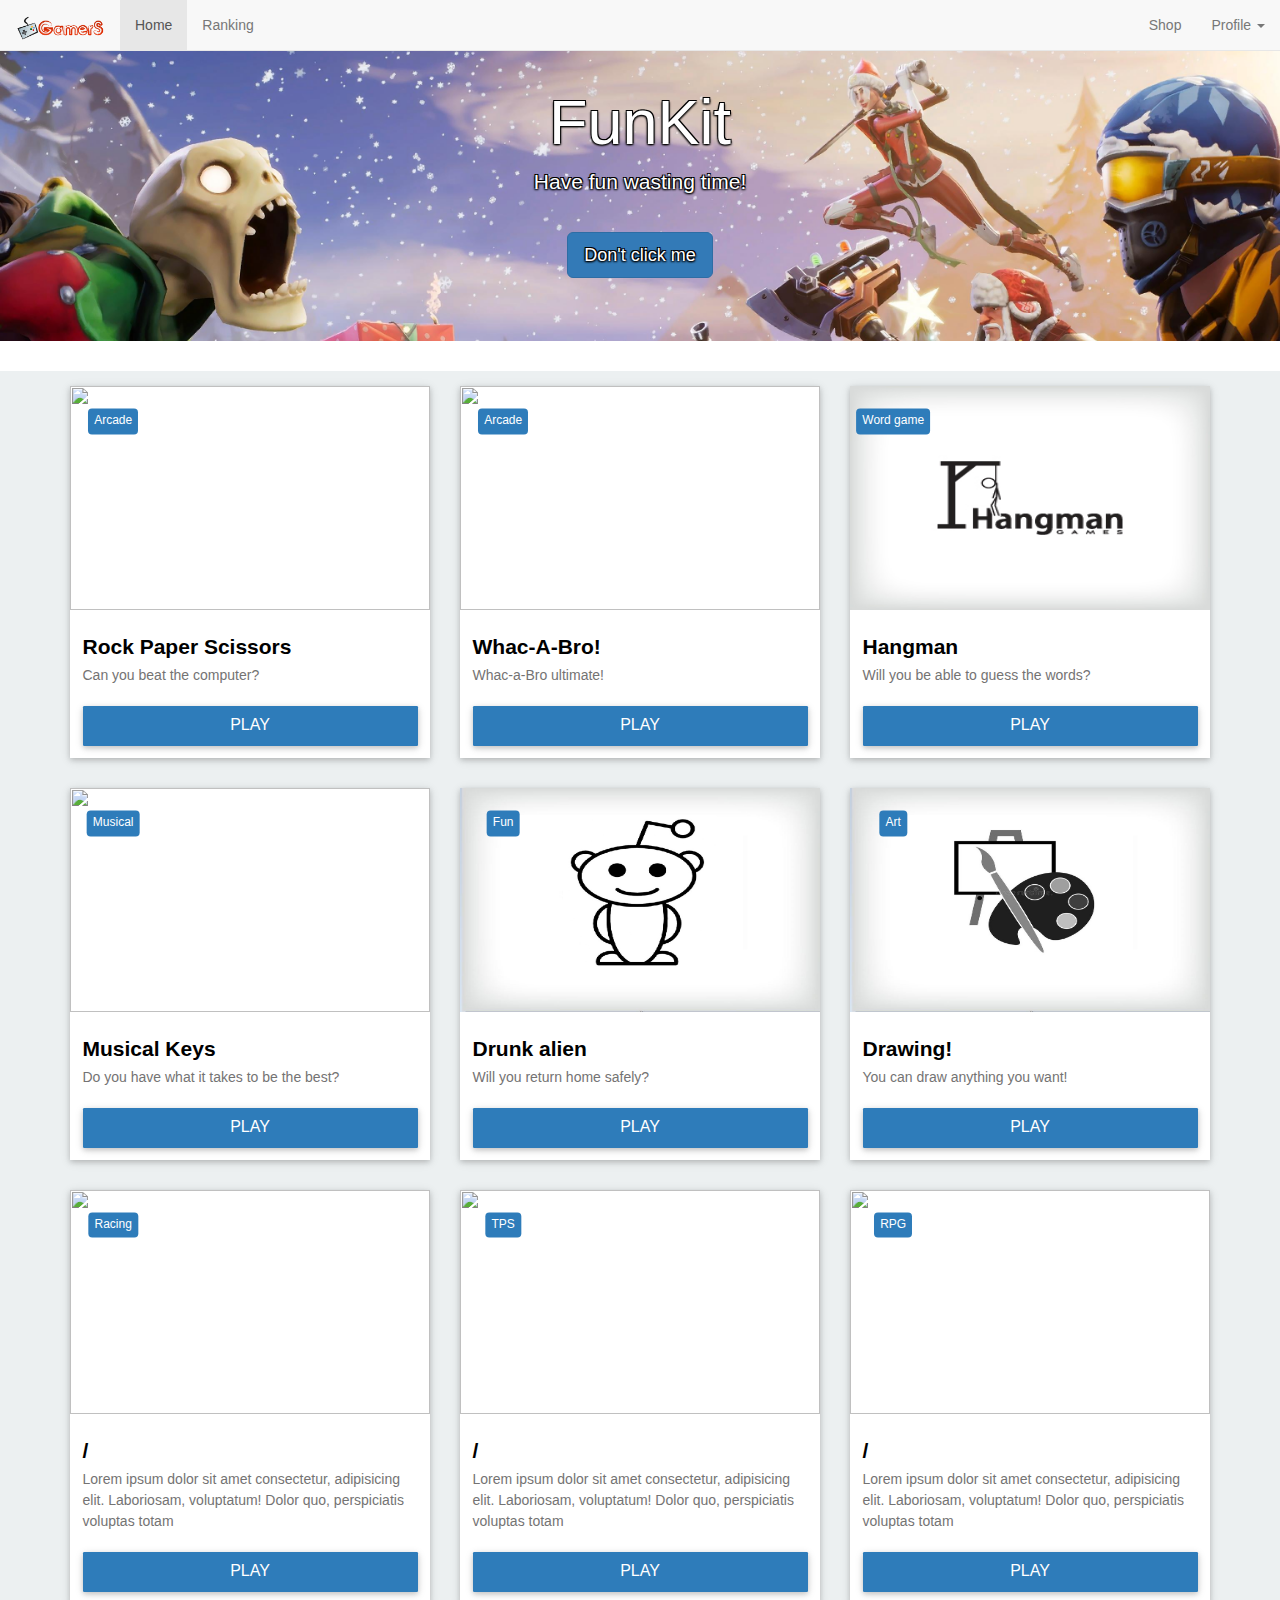
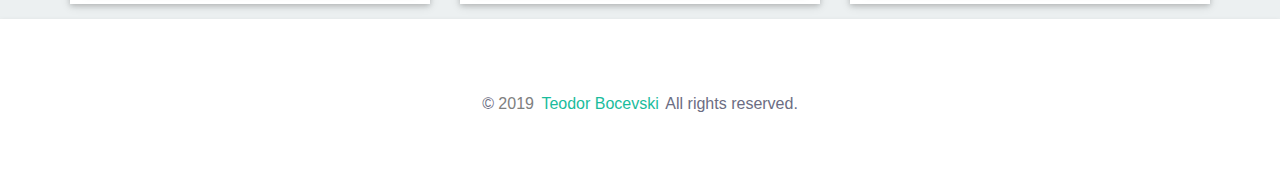
==== index.html @ f1035452 "ft-end" ====
<!DOCTYPE html>
<html>
<head>
	<title></title><!-- Latest compiled and minified CSS -->
	<meta name="viewport" content="width=device-width, initial-scale=1, maximum-scale=1" />
	
	 <!-- Play random game script -->
	<script src="https://code.jquery.com/jquery-3.4.0.min.js">  
	</script>

	<!-- Optional theme --> 
	<link href="https://maxcdn.bootstrapcdn.com/bootstrap/3.3.7/css/bootstrap.min.css" rel="stylesheet">

	<!-- <link href="https://maxcdn.bootstrapcdn.com/bootstrap/3.3.7/css/bootstrap-theme.min.css" rel="stylesheet"> -->

		<!-- Latest compiled and minified JavaScript -->
	<link href="main.css" rel="stylesheet">
	<script src="https://maxcdn.bootstrapcdn.com/bootstrap/3.3.7/js/bootstrap.min.js">
	</script>
	<style type="text/css">
	</style>
</head>
<body>

	<nav class="navbar navbar-default navbar-fixed-top">
		<div class="container-fluid">
			<!-- Brand and toggle get grouped for better mobile display -->
			<div class="navbar-header">
				<button aria-expanded="false" class="navbar-toggle collapsed" data-target="#bs-example-navbar-collapse-1" data-toggle="collapse" type="button">
					<span class="sr-only">Toggle navigation</span> 
					<span class="icon-bar"></span>
					<span class="icon-bar"></span>
					<span class="icon-bar"></span>
				</button> 
				<a class="navbar-brand" href="#"><img src="images/logo.png" style="width: 90px;"></a>
			</div>
			<!-- Collect the nav links, forms, and other content for toggling -->
			<div class="collapse navbar-collapse" id="bs-example-navbar-collapse-1">
				<ul class="nav navbar-nav">
					<li class="active">
						<a href="#">Home <span class="sr-only">(current)</span></a>
					</li>
					<li>
						<a href="#">Ranking</a>
					</li>
				</ul>
				<ul class="nav navbar-nav navbar-right">
					<li class="">
						<a href="#">Shop</a>
					</li>
					<li class="dropdown">
						<a aria-expanded="false" aria-haspopup="true" class="dropdown-toggle" data-toggle="dropdown" href="#" role="button">Profile <span class="caret"></span></a>
						<ul class="dropdown-menu">
							<li>
								<a href="#">My profile</a>
							</li>
							<li>
								<a href="#">Coins</a>
							</li>
							<li>
								<a href="#">Settings</a>
							</li>
							<li class="divider" role="separator"></li>
							<li>
								<a href="#">Log out</a>
							</li>
						</ul>
					</li>
				</ul>
			</div><!-- /.navbar-collapse -->
		</div><!-- /.container-fluid -->
	</nav>
	<div class="row">
		<div class="jumbotron text-center">
			<br>
			<h1>FunKit</h1>
			<p>Have fun wasting time!</p>
			<br>
			<!-- klasite za modal neznam dali ke trebaat -->
			<p><a class="btn btn-primary btn-lg" href="https://www.youtube.com/watch?v=dQw4w9WgXcQ?autoplay=1" role="button">Don't click me</a></p>
		</div>
	</div>
	<div class="row">
		<section class="details-card">
			<div class="container">
				<div class="row">
					<div class="col-md-4">
						<div class="card-content">
							<div class="card-img">
								<img alt="" src="images/RPS.jpg"> <span></span>
								<h4><span>Arcade</span></h4>
							</div>
							<div class="card-desc">
								<h3>Rock Paper Scissors</h3>
								<p>Can you beat the computer?
								</p><a class="btn-card" href="games/RockPaperScissors/RockPaperScissors.html">Play</a>
							</div>
						</div>
					</div>
					<div class="col-md-4">
						<div class="card-content">
							<div class="card-img">
								<img alt="" src="images/whackamole.jpg"> <span></span>
								<h4><span>Arcade</span></h4>
							</div>
							<div class="card-desc">
								<h3>Whac-A-Bro!</h3>
								<p>Whac-a-Bro ultimate!</p><a class="btn-card" href="games/Whack-A-Mole/Whack-A-Mole.html">Play</a>
							</div>
						</div>
					</div>
					<div class="col-md-4">
						<div class="card-content">
							<div class="card-img">
								<img alt="" src="images/hangman.jpg"> <span></span>
								<h4><span>Word game</span></h4>
							</div>
							<div class="card-desc">
								<h3>Hangman</h3>
								<p>Will you be able to guess the words?</p><a class="btn-card" href="games/hangman/hangman.html">Play</a>
							</div>
						</div>
					</div>
				</div>
			</div>
		</section>
	</div>
	<div class="row">
		<section class="details-card">
			<div class="container">
				<div class="row">
					<div class="col-md-4">
						<div class="card-content">
							<div class="card-img">
								<img alt="" src="images/MusicalKeys.jpg"> <span></span>
								<h4><span>Musical</span></h4>
							</div>
							<div class="card-desc">
								<h3>Musical Keys</h3>
								<p>Do you have what it takes to be the best?</p><a class="btn-card" href="games/MusicalKeys/MusicalKeys.html">Play</a>
							</div>
						</div>
					</div>
					<div class="col-md-4">
						<div class="card-content">
							<div class="card-img">
								<img alt="" src="images/alien.png"> <span></span>
								<h4><span>Fun</span></h4>
							</div>
							<div class="card-desc">
								<h3>Drunk alien</h3>
								<p>Will you return home safely?</p><a class="btn-card" href="games/DrunkAlien/drunkalien.html">Play</a>
							</div>
						</div>
					</div>
					<div class="col-md-4">
						<div class="card-content">
							<div class="card-img">
								<img alt="" src="images/art.png"> <span></span>
								<h4><span>Art</span></h4>
							</div>
							<div class="card-desc">
								<h3>Drawing!</h3>
								<p>You can draw anything you want!</p><a class="btn-card" href="games/Canvas/canvas.html">Play</a>
							</div>
						</div>
					</div>
				</div>
			</div>
		</section>
	</div>
	<div class="row">
		<section class="details-card">
			<div class="container">
				<div class="row">
					<div class="col-md-4">
						<div class="card-content">
							<div class="card-img">
								<img alt="" src=""> <span></span>
								<h4><span>Racing</span></h4>
							</div>
							<div class="card-desc">
								<h3>/</h3>
								<p>Lorem ipsum dolor sit amet consectetur, adipisicing elit. Laboriosam, voluptatum! Dolor quo, perspiciatis voluptas totam</p><a class="btn-card" href="#">Play</a>
							</div>
						</div>
					</div>
					<div class="col-md-4">
						<div class="card-content">
							<div class="card-img">
								<img alt="" src=""> <span></span>
								<h4><span>TPS</span></h4>
							</div>
							<div class="card-desc">
								<h3>/</h3>
								<p>Lorem ipsum dolor sit amet consectetur, adipisicing elit. Laboriosam, voluptatum! Dolor quo, perspiciatis voluptas totam</p><a class="btn-card" href="#">Play</a>
							</div>
						</div>
					</div>
					<div class="col-md-4">
						<div class="card-content">
							<div class="card-img">
								<img alt="" src=""> <span></span>
								<h4><span>RPG</span></h4>
							</div>
							<div class="card-desc">
								<h3>/</h3>
								<p>Lorem ipsum dolor sit amet consectetur, adipisicing elit. Laboriosam, voluptatum! Dolor quo, perspiciatis voluptas totam</p><a class="btn-card" href="#">Play</a>
							</div>
						</div>
					</div>
				</div>
			</div>
		</section>
	</div>
	
	<div class="bottom section-padding">
		<div class="container">
			<div class="row">
				<div class="col-md-12 text-center">
					<div class="copyright">
						<p>© <span style="color: grey;">2019</span> <a class="transition" href="https://fluxcoding.github.io/TeodorBocevski/">Teodor Bocevski</a> All rights reserved.</p>
					</div>
				</div>
			</div>
		</div>
	</div><!--Bottom Footer-->

</body>
</html>
---- main.css ----
/*@import url('https://fonts.googleapis.com/css?family=Raleway:400,400i,500,500i,600,600i,700,700i,800,800i,900,900i|Roboto+Condensed:400,400i,700,700i');*/
	section {
		padding: 15px 0;
	}

	
	.details-card {
		background: #ecf0f1;
	}
	.card-content {
		background: #ffffff;
		border: 4px;
		box-shadow: 0 2px 5px 0 rgba(0, 0, 0, .16), 0 2px 10px 0 rgba(0, 0, 0, .12);
	}
	.card-img {
		position: relative;
		overflow: hidden;
		border-radius: 0;
		z-index: 1;
	}
	.card-img img {
		width: 100%;
		height: 224px;
		display: block;
	}
	.card-img span {
		position: absolute;
		top: 15%;
		left: 12%;
		background: #2E7CBA;
		padding: 6px;
		color: #fff;
		font-size: 12px;
		border-radius: 4px;
		-webkit-border-radius: 4px;
		-moz-border-radius: 4px;
		-ms-border-radius: 4px;
		-o-border-radius: 4px;
		transform: translate(-50%, -50%);
	}
	.card-img span h4 {
		font-size: 12px;
		margin: 0;
		padding: 10px 5px;
		line-height: 0;
	}
	.card-desc {
		padding: 1.25rem;
	}
	.card-desc h3 {
		color: #000000;
		font-weight: 600;
		font-size: 1.5em;
		line-height: 1.3em;
		margin-top: 0;
		margin-bottom: 5px;
		padding: 0;
	}
	.card-desc p {
		color: #747373;
		font-size: 14px;
		font-weight: 400;
		font-size: 1em;
		line-height: 1.5;
		margin: 0px;
		margin-bottom: 20px;
		padding: 0;
		font-family: 'Raleway', sans-serif;
	}
	.btn-card {
		background-color: #2E7CBA;
		color: #fff;
		box-shadow: 0 2px 5px 0 rgba(0, 0, 0, .16), 0 2px 10px 0 rgba(0, 0, 0, .12);
		padding: .84rem 2.14rem;
		font-size: .81rem;
		-webkit-transition: color .15s ease-in-out, background-color .15s ease-in-out, border-color .15s ease-in-out, -webkit-box-shadow .15s ease-in-out;
		transition: color .15s ease-in-out, background-color .15s ease-in-out, border-color .15s ease-in-out, -webkit-box-shadow .15s ease-in-out;
		-o-transition: color .15s ease-in-out, background-color .15s ease-in-out, border-color .15s ease-in-out, box-shadow .15s ease-in-out;
		transition: color .15s ease-in-out, background-color .15s ease-in-out, border-color .15s ease-in-out, box-shadow .15s ease-in-out;
		transition: color .15s ease-in-out, background-color .15s ease-in-out, border-color .15s ease-in-out, box-shadow .15s ease-in-out, -webkit-box-shadow .15s ease-in-out;
		margin: 0;
		border: 0;
		-webkit-border-radius: .125rem;
		border-radius: .125rem;
		cursor: pointer;
		text-transform: uppercase;
		white-space: normal;
		word-wrap: break-word;
		color: #fff;
	}
	.btn-card:hover {
		background: orange;
	}
	a.btn-card {
		text-decoration: none;
		color: #fff;
		padding-right: 50px;
		padding-left: 50px;
		font-size: 16px;
		display: block;
		text-align: center;
	}
	.jumbotron {
		background: url(images/background.jpg);
		color: white;
		text-shadow: -1px 1px 2px #000,
				  1px 1px 2px #000,
				  1px -1px 0 #000,
				  -1px -1px 0 #000;
		/* Create the parallax scrolling effect */
		background-attachment: fixed;
		background-position: center;
		background-repeat: no-repeat;
		background-size: cover;
	}
	/* End card section */

	nav .purchase {
		background-color: #dddd19;
	}
	.purchase a {
		background-color: #fff;
	}
	a:hover {
		text-decoration: none;
	}
	.section-padding {
		padding: 60px 0;
	}
	.bottom {
		background-color: linear-gradient(to top, #fff 0, #f8f8f8 100%);
		box-shadow: inset 0 1px 0 rgba(255, 255, 255, .15), 0 1px 5px rgba(0, 0, 0, .075);
	}
	.bottom .copyright {
		color: #e5e5e5;
		font-weight: 600;
	}
	.copyright a {
		color: #1abc9c;
		margin-left: 3px;
		padding-right: 3px;
	}
	.bottom p {
		margin-bottom: 0;
		line-height: 50px;
		font-size: 16px;
		font-weight: 400;
	}
	.copyright p span {
		color: #d1caca;
	}
	.bottom .copyright p, .bottom .copyright a:hover {
		color: #6c6d83;
	}

/*-----------------------------*/
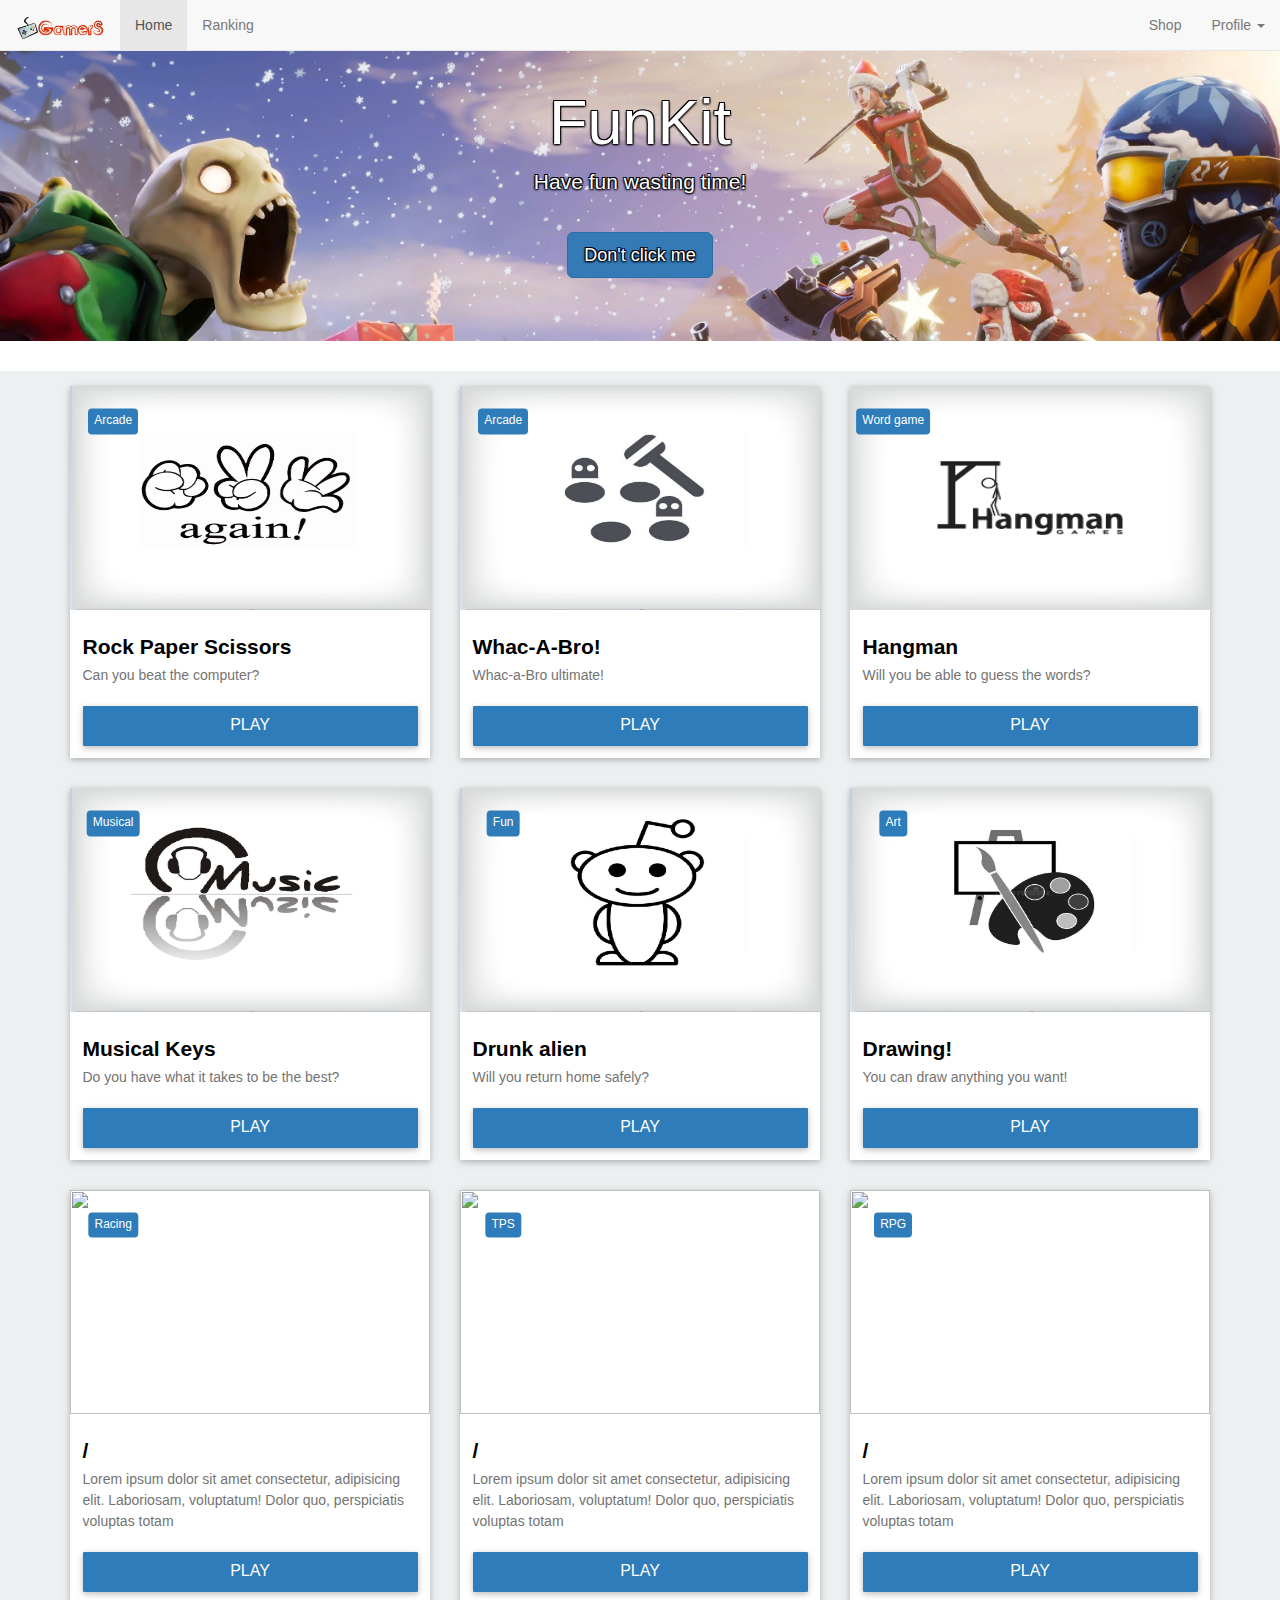
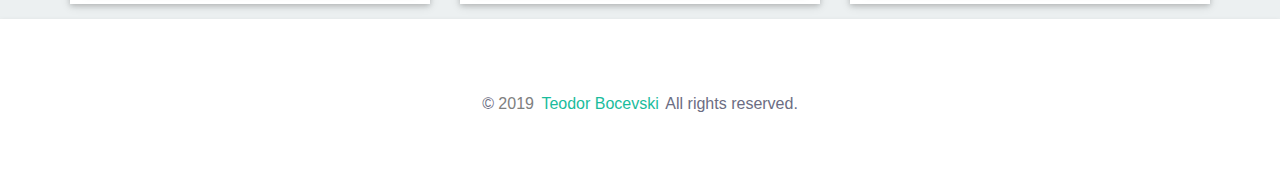
==== commit 33725063: "recent" ====
--- a/index.html
+++ b/index.html
@@ -87,7 +87,7 @@
 					<div class="col-md-4">
 						<div class="card-content">
 							<div class="card-img">
-								<img alt="" src="images/RPS.jpg"> <span></span>
+								<img alt="" src="images/RPS.png"> <span></span>
 								<h4><span>Arcade</span></h4>
 							</div>
 							<div class="card-desc">
@@ -100,7 +100,7 @@
 					<div class="col-md-4">
 						<div class="card-content">
 							<div class="card-img">
-								<img alt="" src="images/whackamole.jpg"> <span></span>
+								<img alt="" src="images/whackamole.png"> <span></span>
 								<h4><span>Arcade</span></h4>
 							</div>
 							<div class="card-desc">
@@ -132,7 +132,7 @@
 					<div class="col-md-4">
 						<div class="card-content">
 							<div class="card-img">
-								<img alt="" src="images/MusicalKeys.jpg"> <span></span>
+								<img alt="" src="images/MusicalKeys.png"> <span></span>
 								<h4><span>Musical</span></h4>
 							</div>
 							<div class="card-desc">
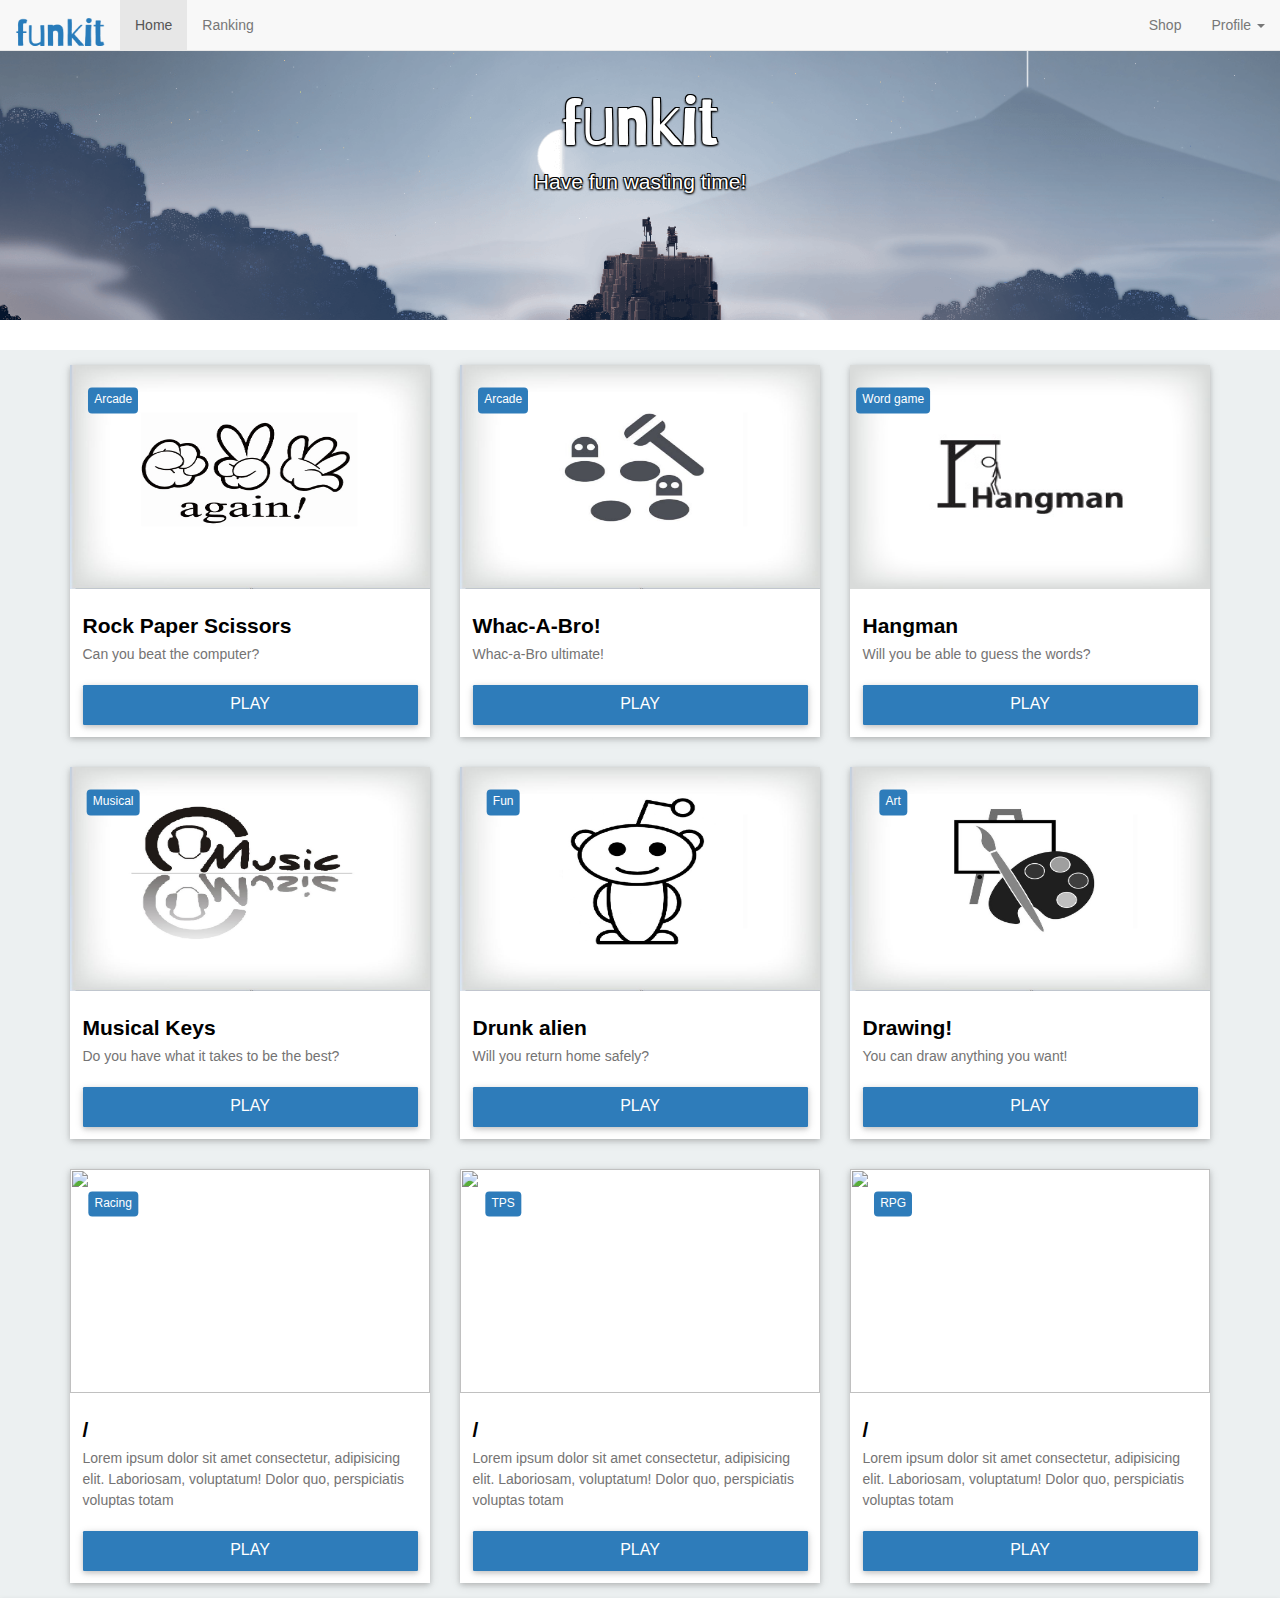
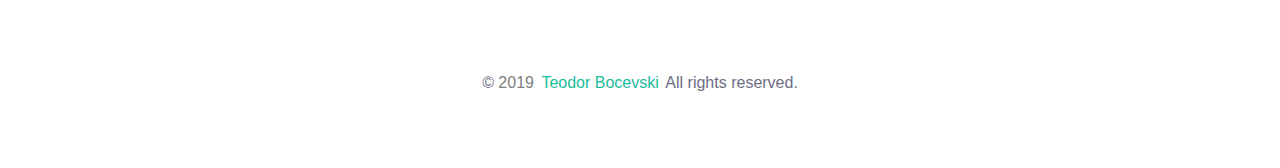
==== commit cbb39dc7: "finished" ====
--- a/index.html
+++ b/index.html
@@ -10,6 +10,8 @@
 
 	<!-- Optional theme --> 
 	<link href="https://maxcdn.bootstrapcdn.com/bootstrap/3.3.7/css/bootstrap.min.css" rel="stylesheet">
+
+	<link href="https://fonts.googleapis.com/css?family=Barriecito&display=swap" rel="stylesheet"> 
 
 	<!-- <link href="https://maxcdn.bootstrapcdn.com/bootstrap/3.3.7/css/bootstrap-theme.min.css" rel="stylesheet"> -->
 
@@ -73,11 +75,13 @@
 	<div class="row">
 		<div class="jumbotron text-center">
 			<br>
-			<h1>FunKit</h1>
+			<h1 style="font-family: 'Barriecito', cursive;">funkit</h1>
 			<p>Have fun wasting time!</p>
 			<br>
 			<!-- klasite za modal neznam dali ke trebaat -->
-			<p><a class="btn btn-primary btn-lg" href="https://www.youtube.com/watch?v=dQw4w9WgXcQ?autoplay=1" role="button">Don't click me</a></p>
+			<!-- <p><a class="btn btn-primary btn-lg" href="https://www.youtube.com/watch?v=dQw4w9WgXcQ?autoplay=1" role="button">Don't click me</a></p> -->
+			<br>
+			<br>
 		</div>
 	</div>
 	<div class="row">
--- a/main.css
+++ b/main.css
@@ -101,7 +101,7 @@
 		text-align: center;
 	}
 	.jumbotron {
-		background: url(images/background.jpg);
+		background: url(images/background.png);
 		color: white;
 		text-shadow: -1px 1px 2px #000,
 				  1px 1px 2px #000,
